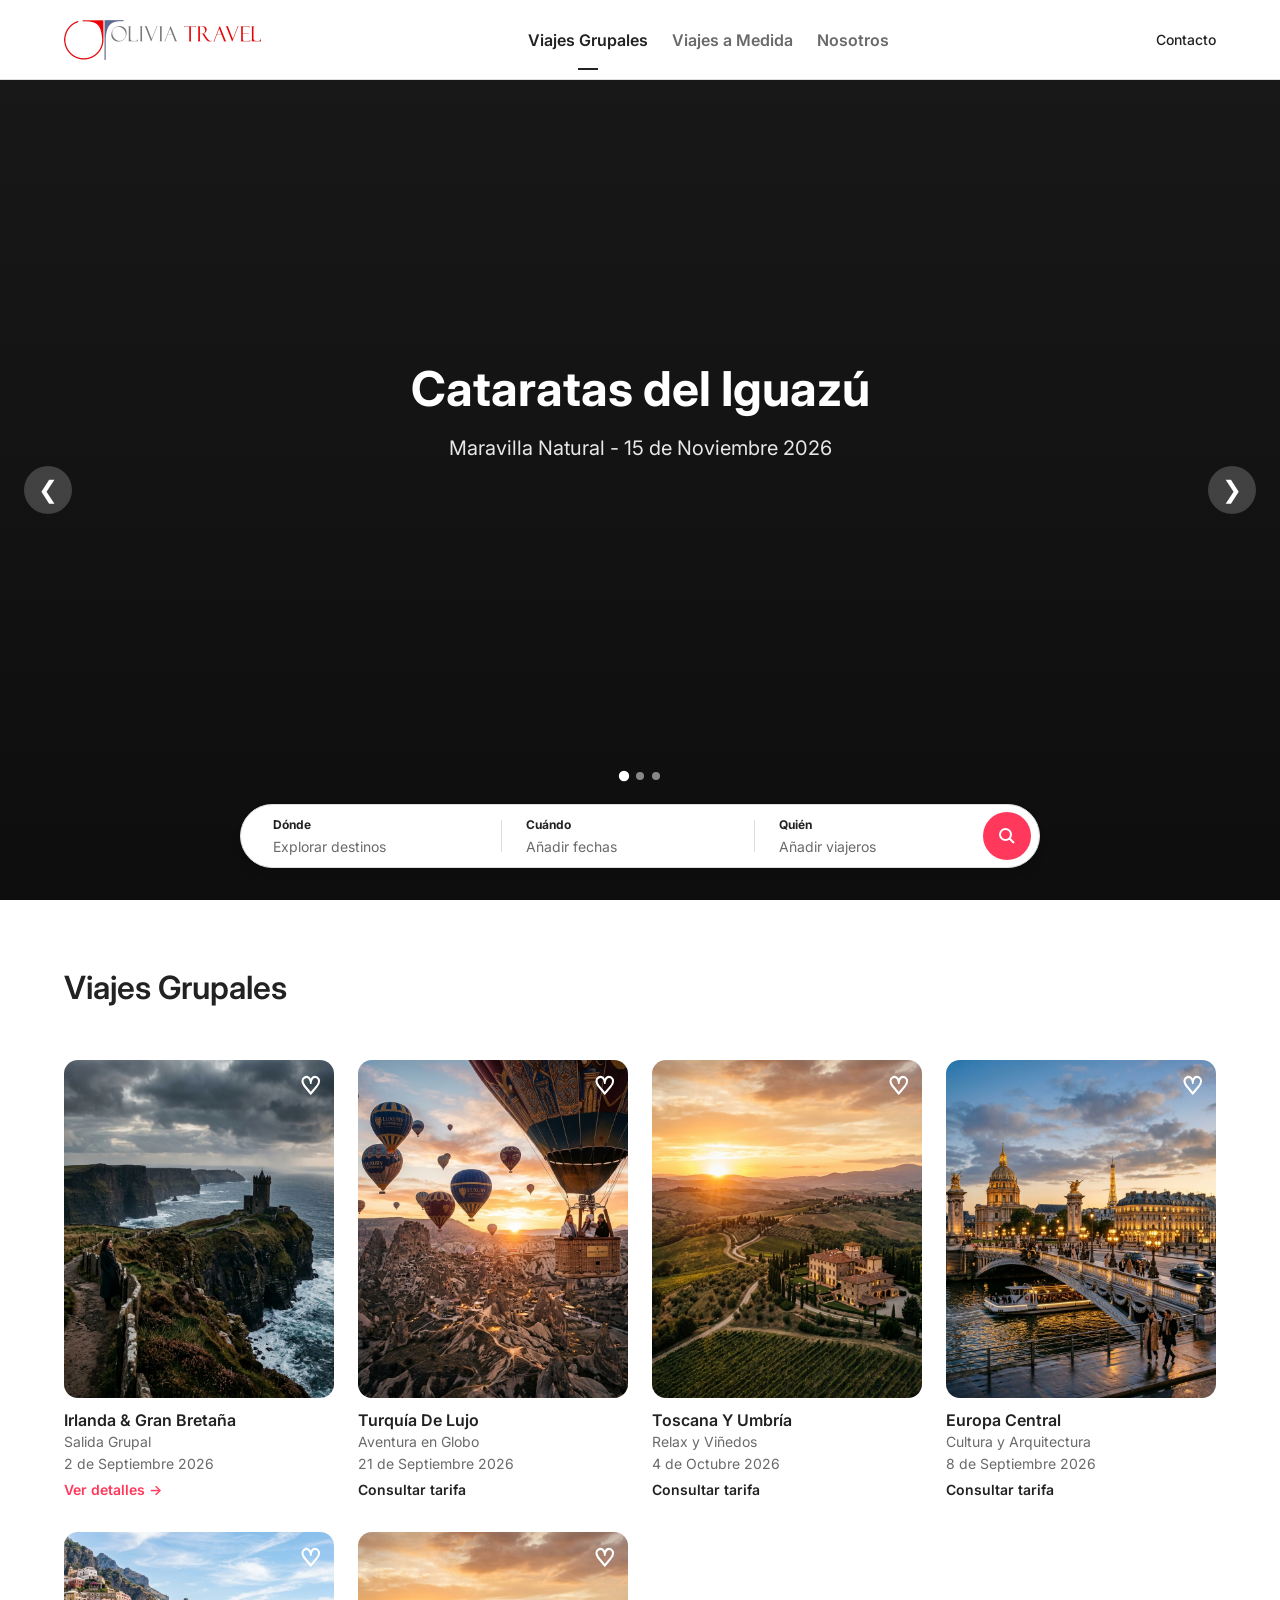
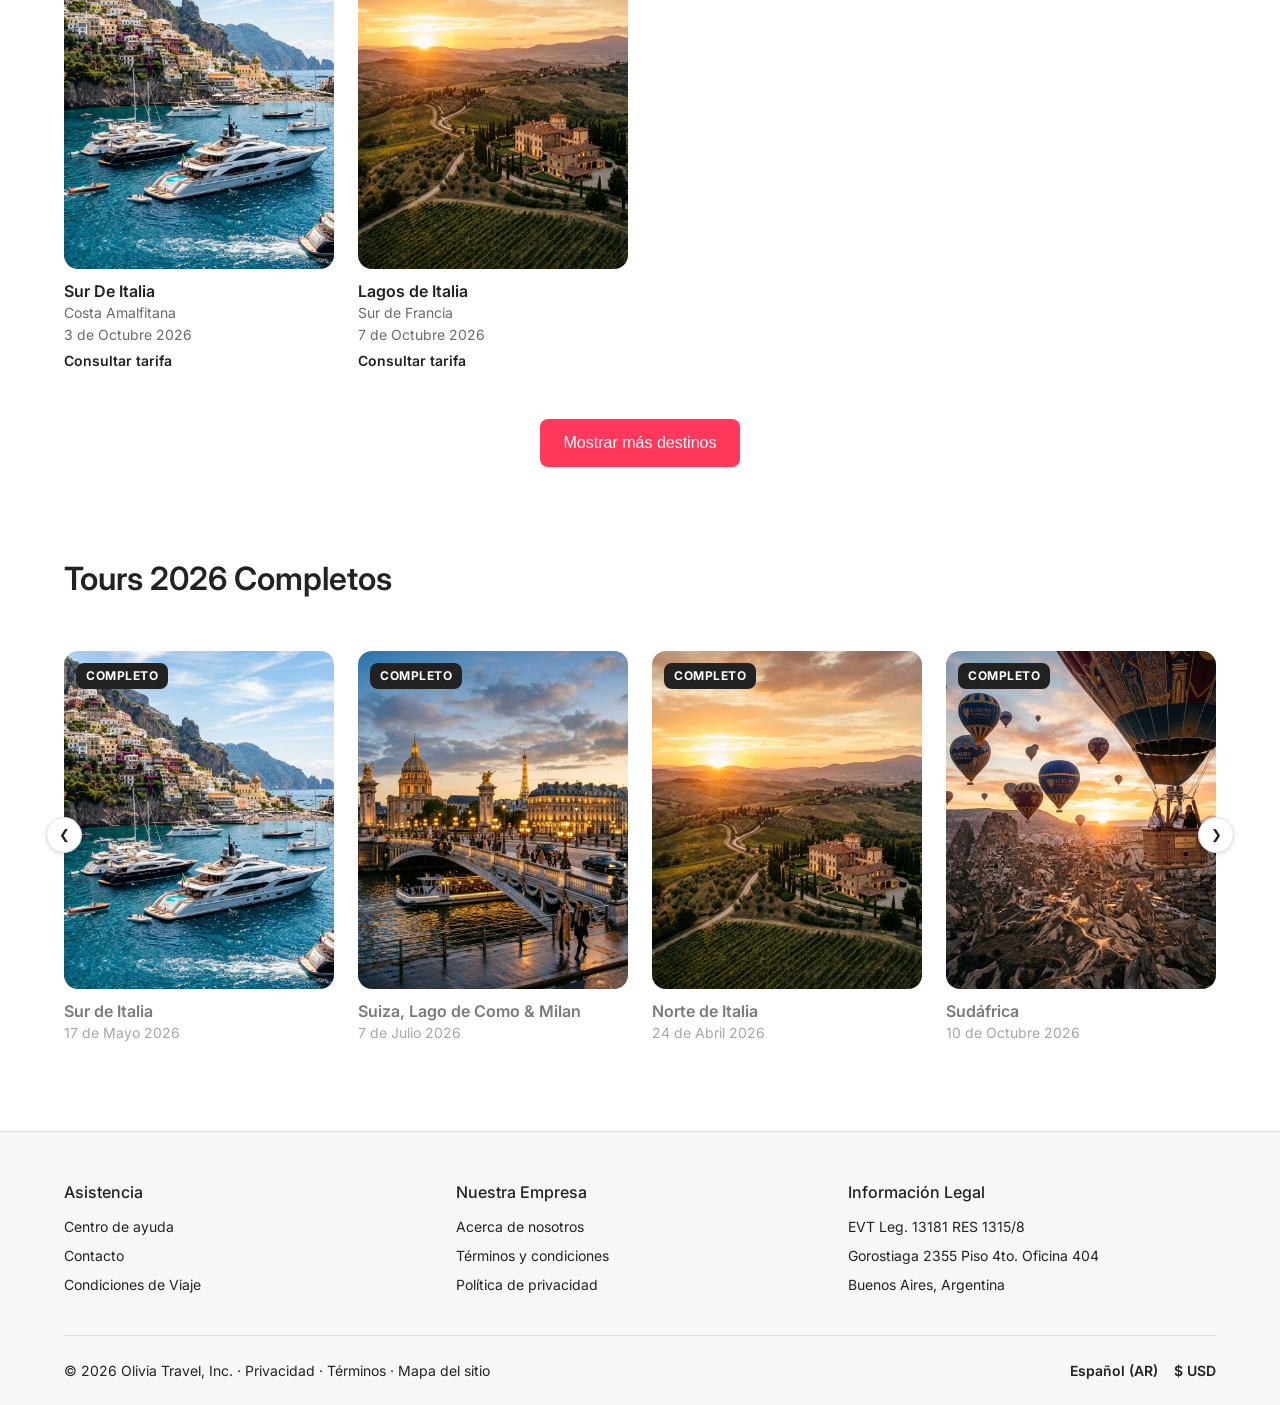
==== index.html @ 6befa647 "Inicio" ====
<!DOCTYPE html>
<html lang="es">
<head>
    <meta charset="UTF-8">
    <meta name="viewport" content="width=device-width, initial-scale=1.0">
    <title>Olivia Travel | Viajes Inolvidables</title>
    <meta name="description" content="Descubre el mundo con Olivia Travel.">
    <link rel="icon" type="image/png" href="img/logo/favicon.png">
    <link rel="stylesheet" href="css/style.css">
</head>
<body>

    <!-- Top Navigation -->
    <nav class="navbar">
        <div class="navbar-content">
            <a href="index.html" class="brand">
                <img src="img/logo/olivia-travel-logo.png" alt="Olivia Travel">
            </a>
            <button class="mobile-menu-btn">&#9776;</button>
            <ul class="nav-links">
                <li><a href="index.html" class="active">Viajes Grupales</a></li>
                <li><a href="viajes-a-medida.html">Viajes a Medida</a></li>
                <li><a href="#">Nosotros</a></li>
            </ul>
            <div style="font-weight: 500; font-size: 14px; cursor:pointer;">Contacto</div>
        </div>
    </nav>

    <!-- Hero / Slider Section -->
    <section class="hero-slider">
        <!-- Slide 1 -->
        <div class="slide active">
            <video class="slide-video" autoplay muted loop playsinline>
                <source src="videos/iguazu.mp4" type="video/mp4">
            </video>
            <div class="slide-overlay"></div>
            <div class="slide-content">
                <h2 class="slide-title">Cataratas del Iguazú</h2>
                <p class="slide-subtitle">Maravilla Natural - 15 de Noviembre 2026</p>
            </div>
        </div>
        
        <!-- Slide 2 -->
        <div class="slide">
            <video class="slide-video" autoplay muted loop playsinline>
                <source src="videos/machu-pichu.mp4" type="video/mp4">
            </video>
            <div class="slide-overlay"></div>
            <div class="slide-content">
                <h2 class="slide-title">Machu Picchu Mágico</h2>
                <p class="slide-subtitle">Aventura Andina - 10 de Octubre 2026</p>
            </div>
        </div>

        <!-- Slide 3 -->
        <div class="slide">
            <video class="slide-video" autoplay muted loop playsinline>
                <source src="videos/venecia.mp4" type="video/mp4">
            </video>
            <div class="slide-overlay"></div>
            <div class="slide-content">
                <h2 class="slide-title">Encanto Veneciano</h2>
                <p class="slide-subtitle">Viaje Romántico - 5 de Diciembre 2026</p>
            </div>
        </div>

        <!-- Slider Controls -->
        <button class="slider-btn prev">&#10094;</button>
        <button class="slider-btn next">&#10095;</button>
        <div class="slider-dots">
            <span class="dot active" data-index="0"></span>
            <span class="dot" data-index="1"></span>
            <span class="dot" data-index="2"></span>
        </div>

        <!-- Search Bar Overlay -->
        <div class="hero-search-wrapper">
            <div class="search-bar-pill">
                <div class="search-segment">
                    <span class="search-segment-label">Dónde</span>
                    <span class="search-segment-value">Explorar destinos</span>
                </div>
                <div class="search-divider"></div>
                <div class="search-segment">
                    <span class="search-segment-label">Cuándo</span>
                    <span class="search-segment-value">Añadir fechas</span>
                </div>
                <div class="search-divider"></div>
                <div class="search-segment">
                    <span class="search-segment-label">Quién</span>
                    <span class="search-segment-value">Añadir viajeros</span>
                </div>
                <div class="search-orb">
                    <svg viewBox="0 0 32 32" xmlns="http://www.w3.org/2000/svg" style="display:block;fill:none;height:16px;width:16px;stroke:currentColor;stroke-width:4;overflow:visible"><g fill="none"><path d="m13 24c6.0751322 0 11-4.9248678 11-11 0-6.07513225-4.9248678-11-11-11-6.07513225 0-11 4.92486775-11 11 0 6.0751322 4.92486775 11 11 11zm8-3 9 9"></path></g></svg>
                </div>
            </div>
        </div>
    </section>

    <!-- Main Content -->
    <main class="main-container">
        <h2 class="section-title">Viajes Grupales</h2>

        <div class="tours-grid">
            <!-- Property Card 1 -->
            <a href="viaje-irlanda.html" class="property-card" style="color: inherit; text-decoration: none;">
                <div class="property-photo-container">
                    <img src="img/tour_ireland_1783543516811.png" alt="Irlanda" style="width: 100%; height: 100%; object-fit: cover;">
                    <button class="heart-btn">&#9825;</button>
                </div>
                <div class="property-meta">
                    <div class="title-md">Irlanda & Gran Bretaña</div>
                    <div class="body-sm-muted">Salida Grupal</div>
                    <div class="body-sm-muted">2 de Septiembre 2026</div>
                    <div class="body-sm" style="margin-top: 4px;"><span style="font-weight:600; color: var(--colors-primary);">Ver detalles &rarr;</span></div>
                </div>
            </a>

            <!-- Property Card 2 -->
            <div class="property-card">
                <div class="property-photo-container">
                    <img src="img/tour_turkey_1783543526261.png" alt="Turquía">
                    <button class="heart-btn">&#9825;</button>
                </div>
                <div class="property-meta">
                    <div class="title-md">Turquía De Lujo</div>
                    <div class="body-sm-muted">Aventura en Globo</div>
                    <div class="body-sm-muted">21 de Septiembre 2026</div>
                    <div class="body-sm" style="margin-top: 4px;"><span style="font-weight:600;">Consultar tarifa</span></div>
                </div>
            </div>

            <!-- Property Card 3 -->
            <div class="property-card">
                <div class="property-photo-container">
                    <img src="img/tour_tuscany_1783543557539.png" alt="Toscana">
                    <button class="heart-btn">&#9825;</button>
                </div>
                <div class="property-meta">
                    <div class="title-md">Toscana Y Umbría</div>
                    <div class="body-sm-muted">Relax y Viñedos</div>
                    <div class="body-sm-muted">4 de Octubre 2026</div>
                    <div class="body-sm" style="margin-top: 4px;"><span style="font-weight:600;">Consultar tarifa</span></div>
                </div>
            </div>

            <!-- Property Card 4 -->
            <div class="property-card">
                <div class="property-photo-container">
                    <img src="img/tour_europe_1783543578673.png" alt="Europa">
                    <button class="heart-btn">&#9825;</button>
                </div>
                <div class="property-meta">
                    <div class="title-md">Europa Central</div>
                    <div class="body-sm-muted">Cultura y Arquitectura</div>
                    <div class="body-sm-muted">8 de Septiembre 2026</div>
                    <div class="body-sm" style="margin-top: 4px;"><span style="font-weight:600;">Consultar tarifa</span></div>
                </div>
            </div>
            
            <!-- Property Card 5 -->
            <div class="property-card">
                <div class="property-photo-container">
                    <img src="img/tour_italy_1783543586965.png" alt="Sur de Italia">
                    <button class="heart-btn">&#9825;</button>
                </div>
                <div class="property-meta">
                    <div class="title-md">Sur De Italia</div>
                    <div class="body-sm-muted">Costa Amalfitana</div>
                    <div class="body-sm-muted">3 de Octubre 2026</div>
                    <div class="body-sm" style="margin-top: 4px;"><span style="font-weight:600;">Consultar tarifa</span></div>
                </div>
            </div>
            
            <!-- Property Card 6 -->
            <div class="property-card">
                <div class="property-photo-container">
                    <img src="img/tour_tuscany_1783543557539.png" alt="Lagos de Italia">
                    <button class="heart-btn">&#9825;</button>
                </div>
                <div class="property-meta">
                    <div class="title-md">Lagos de Italia</div>
                    <div class="body-sm-muted">Sur de Francia</div>
                    <div class="body-sm-muted">7 de Octubre 2026</div>
                    <div class="body-sm" style="margin-top: 4px;"><span style="font-weight:600;">Consultar tarifa</span></div>
                </div>
            </div>

        </div>

        <div style="text-align: center; margin-top: 48px;">
            <button class="button-primary">Mostrar más destinos</button>
        </div>
    </main>
    <!-- Sold Out Tours Section -->
    <section class="main-container" style="padding-top: 0;">
        <h2 class="section-title" style="margin-top: var(--spacing-lg);">Tours 2026 Completos</h2>
        
        <div class="scroller-wrapper">
            <button class="scroller-btn prev">&#10094;</button>
            <div class="horizontal-scroller" id="soldOutScroller">
                <!-- Sold out Card 1 -->
                <div class="property-card">
                    <div class="property-photo-container">
                        <img src="img/tour_italy_1783543586965.png" alt="Sur de Italia">
                        <div class="sold-out-badge">Completo</div>
                    </div>
                    <div class="property-meta opacity-muted">
                        <div class="title-md">Sur de Italia</div>
                        <div class="body-sm-muted">17 de Mayo 2026</div>
                    </div>
                </div>

                <!-- Sold out Card 2 -->
                <div class="property-card">
                    <div class="property-photo-container">
                        <img src="img/tour_europe_1783543578673.png" alt="Suiza, Lago de Como & Milan">
                        <div class="sold-out-badge">Completo</div>
                    </div>
                    <div class="property-meta opacity-muted">
                        <div class="title-md">Suiza, Lago de Como & Milan</div>
                        <div class="body-sm-muted">7 de Julio 2026</div>
                    </div>
                </div>

                <!-- Sold out Card 3 -->
                <div class="property-card">
                    <div class="property-photo-container">
                        <img src="img/tour_tuscany_1783543557539.png" alt="Norte de Italia">
                        <div class="sold-out-badge">Completo</div>
                    </div>
                    <div class="property-meta opacity-muted">
                        <div class="title-md">Norte de Italia</div>
                        <div class="body-sm-muted">24 de Abril 2026</div>
                    </div>
                </div>

                <!-- Sold out Card 4 -->
                <div class="property-card">
                    <div class="property-photo-container">
                        <img src="img/tour_turkey_1783543526261.png" alt="Sudáfrica">
                        <div class="sold-out-badge">Completo</div>
                    </div>
                    <div class="property-meta opacity-muted">
                        <div class="title-md">Sudáfrica</div>
                        <div class="body-sm-muted">10 de Octubre 2026</div>
                    </div>
                </div>

                <!-- Sold out Card 5 -->
                <div class="property-card">
                    <div class="property-photo-container">
                        <img src="img/tour_ireland_1783543516811.png" alt="Puglia">
                        <div class="sold-out-badge">Completo</div>
                    </div>
                    <div class="property-meta opacity-muted">
                        <div class="title-md">Puglia</div>
                        <div class="body-sm-muted">8 de Junio 2026</div>
                    </div>
                </div>
            </div>
            <button class="scroller-btn next">&#10095;</button>
        </div>
    </section>

    <!-- Footer -->
    <footer class="footer-light">
        <div class="footer-content">
            <div class="footer-col">
                <div class="title-sm">Asistencia</div>
                <a href="#" class="footer-link">Centro de ayuda</a>
                <a href="#" class="footer-link">Contacto</a>
                <a href="#" class="footer-link">Condiciones de Viaje</a>
            </div>
            <div class="footer-col">
                <div class="title-sm">Nuestra Empresa</div>
                <a href="#" class="footer-link">Acerca de nosotros</a>
                <a href="#" class="footer-link">Términos y condiciones</a>
                <a href="#" class="footer-link">Política de privacidad</a>
            </div>
            <div class="footer-col">
                <div class="title-sm">Información Legal</div>
                <a href="#" class="footer-link">EVT Leg. 13181 RES 1315/8</a>
                <a href="#" class="footer-link">Gorostiaga 2355 Piso 4to. Oficina 404</a>
                <a href="#" class="footer-link">Buenos Aires, Argentina</a>
            </div>
        </div>
        <div class="legal-band">
            <div>
                © 2026 Olivia Travel, Inc. · Privacidad · Términos · Mapa del sitio
            </div>
            <div style="display:flex; gap: 16px;">
                <span style="font-weight:600; cursor:pointer;">Español (AR)</span>
                <span style="font-weight:600; cursor:pointer;">$ USD</span>
            </div>
        </div>
    </footer>

    <script src="js/main.js"></script>
    <script>
        // Simple script for heart button toggle
        document.querySelectorAll('.heart-btn').forEach(btn => {
            btn.addEventListener('click', (e) => {
                e.stopPropagation();
                btn.classList.toggle('saved');
                btn.innerHTML = btn.classList.contains('saved') ? '&#9829;' : '&#9825;';
            });
        });
    </script>
</body>
</html>
---- css/style.css ----
@import url('https://fonts.googleapis.com/css2?family=Inter:wght@400;500;600;700&display=swap');

:root {
  /* Colors - Brand & Surface */
  --colors-primary: #ff385c;
  --colors-primary-active: #e00b41;
  --colors-canvas: #ffffff;
  --colors-surface-soft: #f7f7f7;
  
  /* Colors - Hairlines */
  --colors-hairline: #dddddd;
  --colors-hairline-soft: #ebebeb;
  
  /* Colors - Text */
  --colors-ink: #222222;
  --colors-body: #3f3f3f;
  --colors-muted: #6a6a6a;
  --colors-on-primary: #ffffff;

  /* Typography */
  --font-family: 'Inter', -apple-system, system-ui, Roboto, "Helvetica Neue", sans-serif;
  
  /* Spacing */
  --spacing-xs: 4px;
  --spacing-sm: 8px;
  --spacing-md: 12px;
  --spacing-base: 16px;
  --spacing-lg: 24px;
  --spacing-xl: 32px;
  --spacing-section: 64px;

  /* Shapes */
  --rounded-sm: 8px;
  --rounded-md: 14px;
  --rounded-full: 9999px;

  /* Elevation */
  --shadow-hover: rgba(0, 0, 0, 0.02) 0 0 0 1px, rgba(0, 0, 0, 0.04) 0 2px 6px 0, rgba(0, 0, 0, 0.1) 0 4px 8px 0;
  
  --transition: all 0.2s ease-out;
}

* {
  margin: 0;
  padding: 0;
  box-sizing: border-box;
}

body {
  font-family: var(--font-family);
  background-color: var(--colors-canvas);
  color: var(--colors-ink);
  line-height: 1.5;
  -webkit-font-smoothing: antialiased;
}

a {
  text-decoration: none;
  color: inherit;
}

ul {
  list-style: none;
}

/* Typography Hierarchy */
h1, h2, h3 { color: var(--colors-ink); }
.display-xl { font-size: 28px; font-weight: 700; line-height: 1.43; letter-spacing: 0; }
.title-md { font-size: 16px; font-weight: 600; line-height: 1.25; }
.body-md { font-size: 16px; font-weight: 400; line-height: 1.5; color: var(--colors-body); }
.body-sm { font-size: 14px; font-weight: 400; line-height: 1.43; }
.body-sm-muted { font-size: 14px; font-weight: 400; line-height: 1.43; color: var(--colors-muted); }

/* Navigation */
.navbar {
  position: fixed;
  top: 0;
  width: 100%;
  height: 80px;
  background: var(--colors-canvas);
  border-bottom: 1px solid var(--colors-hairline);
  z-index: 1000;
}

.navbar-content {
  width: 90%;
  max-width: 1280px;
  margin: 0 auto;
  height: 100%;
  display: flex;
  justify-content: space-between;
  align-items: center;
}

.brand {
  font-size: 20px;
  font-weight: 700;
  color: var(--colors-primary);
  display: flex;
  align-items: center;
}

.brand img {
  height: 40px;
  width: auto;
  object-fit: contain;
}

.nav-links {
  display: flex;
  gap: var(--spacing-lg);
}

.nav-links li a {
  font-size: 16px;
  font-weight: 600;
  color: var(--colors-muted);
  position: relative;
  padding-bottom: 10px;
  transition: var(--transition);
}

.nav-links li a:hover {
  color: var(--colors-ink);
}

.nav-links li a.active {
  color: var(--colors-ink);
}

.nav-links li a.active::after {
  content: '';
  position: absolute;
  bottom: -10px;
  left: 50%;
  transform: translateX(-50%);
  width: 20px;
  height: 2px;
  background-color: var(--colors-ink);
}

.mobile-menu-btn {
  display: none;
}

/* Hero / Slider Section */
.hero-slider {
  margin-top: 80px;
  position: relative;
  width: 100%;
  height: calc(100vh - 80px); /* Full viewport minus navbar */
  min-height: 500px;
  overflow: hidden;
  background-color: var(--colors-ink);
}

.slide {
  position: absolute;
  top: 0;
  left: 0;
  width: 100%;
  height: 100%;
  opacity: 0;
  transition: opacity 0.8s ease-in-out;
  z-index: 1;
}

.slide.active {
  opacity: 1;
  z-index: 2;
}

.slide-video {
  width: 100%;
  height: 100%;
  object-fit: cover;
}

.slide-overlay {
  position: absolute;
  top: 0;
  left: 0;
  width: 100%;
  height: 100%;
  background: linear-gradient(to bottom, rgba(0,0,0,0.3) 0%, rgba(0,0,0,0.6) 100%);
}

.slide-content {
  position: absolute;
  top: 40%;
  left: 50%;
  transform: translate(-50%, -50%);
  text-align: center;
  color: var(--colors-canvas);
  width: 90%;
  max-width: 800px;
}

.slide-title {
  font-size: 48px;
  font-weight: 700;
  margin-bottom: var(--spacing-sm);
  color: var(--colors-canvas);
}

.slide-subtitle {
  font-size: 20px;
  font-weight: 400;
  color: rgba(255, 255, 255, 0.9);
}

/* Slider Controls */
.slider-btn {
  position: absolute;
  top: 50%;
  transform: translateY(-50%);
  background: rgba(255,255,255,0.2);
  color: var(--colors-canvas);
  border: none;
  width: 48px;
  height: 48px;
  border-radius: var(--rounded-full);
  font-size: 24px;
  cursor: pointer;
  z-index: 10;
  display: flex;
  align-items: center;
  justify-content: center;
  transition: var(--transition);
  backdrop-filter: blur(4px);
}

.slider-btn:hover {
  background: rgba(255,255,255,0.4);
}

.slider-btn.prev {
  left: var(--spacing-lg);
}

.slider-btn.next {
  right: var(--spacing-lg);
}

.slider-dots {
  position: absolute;
  bottom: 120px; /* Space for the search bar */
  left: 50%;
  transform: translateX(-50%);
  display: flex;
  gap: var(--spacing-sm);
  z-index: 10;
}

.dot {
  width: 8px;
  height: 8px;
  background: rgba(255,255,255,0.5);
  border-radius: var(--rounded-full);
  cursor: pointer;
  transition: var(--transition);
}

.dot.active {
  background: var(--colors-canvas);
  transform: scale(1.3);
}

/* Global Search Bar Overlay */
.hero-search-wrapper {
  position: absolute;
  bottom: var(--spacing-xl);
  left: 50%;
  transform: translateX(-50%);
  z-index: 10;
  width: 90%;
}

.search-bar-pill {
  display: flex;
  align-items: center;
  justify-content: space-between;
  background: var(--colors-canvas);
  border: 1px solid var(--colors-hairline);
  border-radius: var(--rounded-full);
  height: 64px;
  max-width: 800px;
  margin: 0 auto;
  box-shadow: 0 1px 2px rgba(0,0,0,0.08), 0 4px 12px rgba(0,0,0,0.05);
  transition: var(--transition);
  padding-left: 32px;
  padding-right: 8px;
}

.search-bar-pill:hover {
  box-shadow: var(--shadow-hover);
}

.search-segment {
  display: flex;
  flex-direction: column;
  text-align: left;
  flex: 1;
}

.search-segment-label {
  font-size: 12px;
  font-weight: 700;
  color: var(--colors-ink);
  margin-bottom: 2px;
}

.search-segment-value {
  font-size: 14px;
  color: var(--colors-muted);
}

.search-divider {
  width: 1px;
  height: 32px;
  background-color: var(--colors-hairline);
  margin: 0 24px;
}

.search-orb {
  width: 48px;
  height: 48px;
  background-color: var(--colors-primary);
  border-radius: var(--rounded-full);
  display: flex;
  align-items: center;
  justify-content: center;
  color: white;
  cursor: pointer;
  transition: var(--transition);
}

.search-orb:hover {
  background-color: var(--colors-primary-active);
}

/* Main Content Grid */
.main-container {
  width: 90%;
  max-width: 1280px;
  margin: 0 auto;
  padding: 0 0 var(--spacing-section) 0;
}

.section-title {
  font-size: 32px;
  font-weight: 600;
  margin-top: var(--spacing-section);
  margin-bottom: 48px;
  color: var(--colors-ink);
}

.tours-grid {
  display: grid;
  grid-template-columns: repeat(auto-fit, minmax(250px, 1fr));
  gap: var(--spacing-xl) var(--spacing-lg);
}

/* Property Card */
.property-card {
  display: flex;
  flex-direction: column;
  cursor: pointer;
}

.property-photo-container {
  position: relative;
  width: 100%;
  aspect-ratio: 4 / 5;
  border-radius: var(--rounded-md);
  overflow: hidden;
  margin-bottom: var(--spacing-md);
}

.property-photo-container img {
  width: 100%;
  height: 100%;
  object-fit: cover;
  transition: transform 0.3s ease;
}

.property-card:hover .property-photo-container {
  box-shadow: var(--shadow-hover);
}

.heart-btn {
  position: absolute;
  top: 12px;
  right: 12px;
  background: transparent;
  border: none;
  color: white;
  font-size: 24px;
  cursor: pointer;
  z-index: 10;
  -webkit-text-stroke: 1.5px rgba(255,255,255,1);
}

.heart-btn.saved {
  color: var(--colors-primary);
  -webkit-text-stroke: 1.5px white;
}

.property-meta {
  display: flex;
  flex-direction: column;
  gap: 2px;
}

/* Buttons */
.button-primary {
  background-color: var(--colors-primary);
  color: var(--colors-on-primary);
  border-radius: var(--rounded-sm);
  padding: 14px 24px;
  height: 48px;
  font-size: 16px;
  font-weight: 500;
  border: none;
  cursor: pointer;
  transition: var(--transition);
  display: inline-block;
  text-align: center;
}

.button-primary:hover {
  background-color: var(--colors-primary-active);
}

/* Footer */
.footer-light {
  background-color: var(--colors-surface-soft);
  border-top: 1px solid var(--colors-hairline);
  padding: 48px 0 24px;
}

.footer-content {
  width: 90%;
  max-width: 1280px;
  margin: 0 auto;
  display: grid;
  grid-template-columns: repeat(auto-fit, minmax(250px, 1fr));
  gap: var(--spacing-lg);
  margin-bottom: var(--spacing-xl);
}

.footer-col .title-sm {
  font-size: 16px;
  font-weight: 500;
  margin-bottom: var(--spacing-md);
}

.footer-link {
  display: block;
  font-size: 14px;
  color: var(--colors-ink);
  margin-bottom: var(--spacing-sm);
}

.footer-link:hover {
  text-decoration: underline;
}

.legal-band {
  width: 90%;
  max-width: 1280px;
  margin: 0 auto;
  border-top: 1px solid var(--colors-hairline);
  padding-top: var(--spacing-lg);
  display: flex;
  justify-content: space-between;
  align-items: center;
  color: var(--colors-ink);
  font-size: 14px;
}

/* Horizontal Scroller (For Sold Out Section) */
.scroller-wrapper {
  position: relative;
}

.scroller-btn {
  position: absolute;
  top: calc(50% - 24px); /* Center relative to the photo, not the whole card */
  transform: translateY(-50%);
  background: var(--colors-canvas);
  border: 1px solid var(--colors-hairline);
  box-shadow: 0 2px 5px rgba(0,0,0,0.1);
  border-radius: var(--rounded-full);
  width: 36px;
  height: 36px;
  display: flex;
  align-items: center;
  justify-content: center;
  cursor: pointer;
  z-index: 10;
  color: var(--colors-ink);
  transition: var(--transition);
}

.scroller-btn.prev { left: -18px; }
.scroller-btn.next { right: -18px; }
.scroller-btn:hover { transform: translateY(-50%) scale(1.1); box-shadow: var(--shadow-hover); }

.horizontal-scroller {
  display: flex;
  gap: var(--spacing-lg);
  overflow-x: auto;
  scroll-snap-type: x mandatory;
  padding-bottom: var(--spacing-lg);
  -webkit-overflow-scrolling: touch;
  scrollbar-width: none;
}

.horizontal-scroller::-webkit-scrollbar {
  display: none;
}

.horizontal-scroller .property-card {
  flex: 0 0 calc(25% - 18px); /* Exactly 4 cards on desktop */
  min-width: 220px; /* Ensures they don't get too small on tablets/mobile */
  scroll-snap-align: start;
}

.sold-out-badge {
  position: absolute;
  top: 12px;
  left: 12px;
  background: var(--colors-ink);
  color: var(--colors-canvas);
  padding: 4px 10px;
  border-radius: var(--rounded-sm);
  font-size: 12px;
  font-weight: 700;
  letter-spacing: 0.5px;
  z-index: 10;
  text-transform: uppercase;
}

.opacity-muted {
  opacity: 0.6;
}

/* Responsive */
@media (max-width: 744px) {
  .nav-links { display: none; }
  .mobile-menu-btn { display: block; background: none; border: none; font-size: 24px; cursor: pointer; color: var(--colors-ink); }
  
  .search-bar-pill {
    padding-left: 20px;
    height: 56px;
  }
  
  .search-segment:not(:first-child), .search-divider { display: none; }
  
  .tours-grid { grid-template-columns: 1fr; }
  .legal-band { flex-direction: column; gap: 16px; text-align: center; }
}

@media (min-width: 1128px) {
  .tours-grid { grid-template-columns: repeat(4, 1fr); }
}

/* =========================================
   INTERNAL PAGE STYLES (Trip Detail)
========================================= */

.internal-hero {
  margin-top: 80px;
  position: relative;
  width: 100%;
  height: 60vh;
  min-height: 400px;
  background-color: var(--colors-ink);
  overflow: hidden;
}

.internal-hero-img {
  width: 100%;
  height: 100%;
  object-fit: cover;
}

.internal-hero-overlay {
  position: absolute;
  top: 0; left: 0; right: 0; bottom: 0;
  background: linear-gradient(to bottom, rgba(0,0,0,0.2) 0%, rgba(0,0,0,0.7) 100%);
  display: flex;
  flex-direction: column;
  justify-content: flex-end;
  padding-bottom: 5%;
}

.internal-hero-content {
  width: 90%;
  max-width: 1280px;
  margin: 0 auto;
  display: flex;
  flex-direction: column;
}

.internal-hero-title {
  color: var(--colors-canvas);
  font-size: 48px;
  font-weight: 700;
  line-height: 1.1;
  margin-bottom: var(--spacing-xs);
}

.internal-hero-subtitle {
  color: rgba(255,255,255,0.9);
  font-size: 18px;
  font-weight: 500;
  text-transform: uppercase;
  letter-spacing: 1px;
}

.badge-tag {
  align-self: flex-start;
  background: var(--colors-canvas);
  color: var(--colors-ink);
  padding: 6px 12px;
  border-radius: var(--rounded-full);
  font-size: 12px;
  font-weight: 700;
  margin-bottom: var(--spacing-md);
  text-transform: uppercase;
}

/* Info Card */
.info-card {
  background: var(--colors-canvas);
  border: 1px solid var(--colors-hairline);
  border-radius: var(--rounded-md);
  padding: var(--spacing-xl);
  margin: -60px 5% var(--spacing-section);
  position: relative;
  z-index: 10;
  box-shadow: 0 4px 12px rgba(0,0,0,0.05);
  max-width: 1280px;
}

@media (min-width: 1350px) {
  .info-card { margin-left: auto; margin-right: auto; }
}

/* Icons Grid */
.icons-grid {
  display: grid;
  grid-template-columns: repeat(auto-fit, minmax(120px, 1fr));
  gap: var(--spacing-lg);
  padding-bottom: var(--spacing-lg);
  border-bottom: 1px solid var(--colors-hairline-soft);
  margin-bottom: var(--spacing-lg);
}

.icon-item {
  display: flex;
  flex-direction: column;
  align-items: center;
  text-align: center;
  gap: var(--spacing-sm);
}

.icon-item svg {
  width: 32px;
  height: 32px;
  color: var(--colors-ink);
}

.icon-label {
  font-size: 14px;
  font-weight: 500;
  color: var(--colors-body);
}

/* Summary Block */
.summary-grid {
  display: grid;
  grid-template-columns: 1fr 2fr 1.5fr;
  gap: var(--spacing-xl);
  align-items: center;
}

.summary-duration {
  font-size: 24px;
  font-weight: 700;
  color: var(--colors-ink);
  line-height: 1.2;
}

.summary-duration span {
  display: block;
  font-size: 18px;
  font-weight: 500;
  color: var(--colors-muted);
}

.summary-itinerary {
  font-size: 14px;
  line-height: 1.6;
  color: var(--colors-body);
}

.summary-price-box {
  background: var(--colors-surface-soft);
  padding: var(--spacing-lg);
  border-radius: var(--rounded-md);
  text-align: right;
  border: 1px solid var(--colors-hairline);
}

.price-label {
  font-size: 12px;
  font-weight: 600;
  text-transform: uppercase;
  color: var(--colors-muted);
  margin-bottom: var(--spacing-xs);
}

.price-amount {
  font-size: 36px;
  font-weight: 700;
  color: var(--colors-ink);
  line-height: 1;
}

.price-taxes {
  font-size: 12px;
  color: var(--colors-muted);
  margin-top: var(--spacing-xs);
  margin-bottom: var(--spacing-md);
}

@media (max-width: 900px) {
  .summary-grid { grid-template-columns: 1fr; gap: var(--spacing-lg); }
  .summary-price-box { text-align: left; }
  .internal-hero-title { font-size: 36px; }
  .info-card { margin-top: -30px; padding: var(--spacing-lg); }
}

/* =========================================
   VIAJES A MEDIDA SECTION
========================================= */

.medida-grid {
    display: grid;
    grid-template-columns: repeat(auto-fit, minmax(280px, 1fr));
    gap: var(--spacing-xl);
}

.medida-card {
    position: relative;
    border-radius: var(--rounded-md);
    overflow: hidden;
    aspect-ratio: 3 / 4;
    cursor: pointer;
    box-shadow: 0 4px 12px rgba(0,0,0,0.05);
    transition: var(--transition);
}

.medida-card:hover {
    box-shadow: var(--shadow-hover);
    transform: translateY(-4px);
}

.medida-card img {
    width: 100%;
    height: 100%;
    object-fit: cover;
    transition: transform 0.6s ease;
}

.medida-card:hover img {
    transform: scale(1.05);
}

.medida-overlay {
    position: absolute;
    inset: 0;
    background: linear-gradient(to top, rgba(0,0,0,0.8) 0%, rgba(0,0,0,0.2) 50%, rgba(0,0,0,0) 100%);
    display: flex;
    flex-direction: column;
    justify-content: flex-end;
    padding: var(--spacing-lg);
    color: var(--colors-canvas);
}

.medida-title {
    font-size: 24px;
    font-weight: 700;
    margin-bottom: var(--spacing-sm);
}

.medida-btn {
    align-self: flex-start;
    background-color: var(--colors-canvas);
    color: var(--colors-ink);
    padding: 10px 20px;
    border-radius: var(--rounded-full);
    font-weight: 600;
    font-size: 14px;
    border: none;
    cursor: pointer;
    transition: var(--transition);
    opacity: 0;
    transform: translateY(10px);
}

.medida-card:hover .medida-btn {
    opacity: 1;
    transform: translateY(0);
}

.medida-btn:hover {
    background-color: var(--colors-primary);
    color: var(--colors-canvas);
}

/* Modal Form */
.modal-overlay {
    position: fixed;
    top: 0;
    left: 0;
    width: 100%;
    height: 100%;
    background: rgba(0, 0, 0, 0.6);
    backdrop-filter: blur(4px);
    z-index: 2000;
    display: flex;
    align-items: center;
    justify-content: center;
    opacity: 0;
    visibility: hidden;
    transition: var(--transition);
}

.modal-overlay.active {
    opacity: 1;
    visibility: visible;
}

.modal-content {
    background: var(--colors-canvas);
    border-radius: var(--rounded-md);
    width: 90%;
    max-width: 500px;
    padding: var(--spacing-xl);
    position: relative;
    transform: scale(0.95);
    transition: var(--transition);
    box-shadow: 0 10px 30px rgba(0,0,0,0.2);
}

.modal-overlay.active .modal-content {
    transform: scale(1);
}

.modal-close {
    position: absolute;
    top: var(--spacing-base);
    right: var(--spacing-base);
    background: none;
    border: none;
    font-size: 24px;
    color: var(--colors-muted);
    cursor: pointer;
    transition: var(--transition);
}

.modal-close:hover {
    color: var(--colors-ink);
}

.modal-header {
    margin-bottom: var(--spacing-lg);
}

.modal-title {
    font-size: 24px;
    font-weight: 700;
    color: var(--colors-ink);
    margin-bottom: var(--spacing-xs);
}

.modal-subtitle {
    font-size: 14px;
    color: var(--colors-muted);
}

.form-group {
    margin-bottom: var(--spacing-md);
}

.form-label {
    display: block;
    font-size: 14px;
    font-weight: 600;
    margin-bottom: var(--spacing-xs);
    color: var(--colors-ink);
}

.form-control {
    width: 100%;
    padding: 12px var(--spacing-base);
    border: 1px solid var(--colors-hairline);
    border-radius: var(--rounded-sm);
    font-size: 14px;
    font-family: inherit;
    transition: var(--transition);
}

.form-control:focus {
    outline: none;
    border-color: var(--colors-primary);
    box-shadow: 0 0 0 3px rgba(255, 56, 92, 0.1);
}

textarea.form-control {
    resize: vertical;
    min-height: 100px;
}
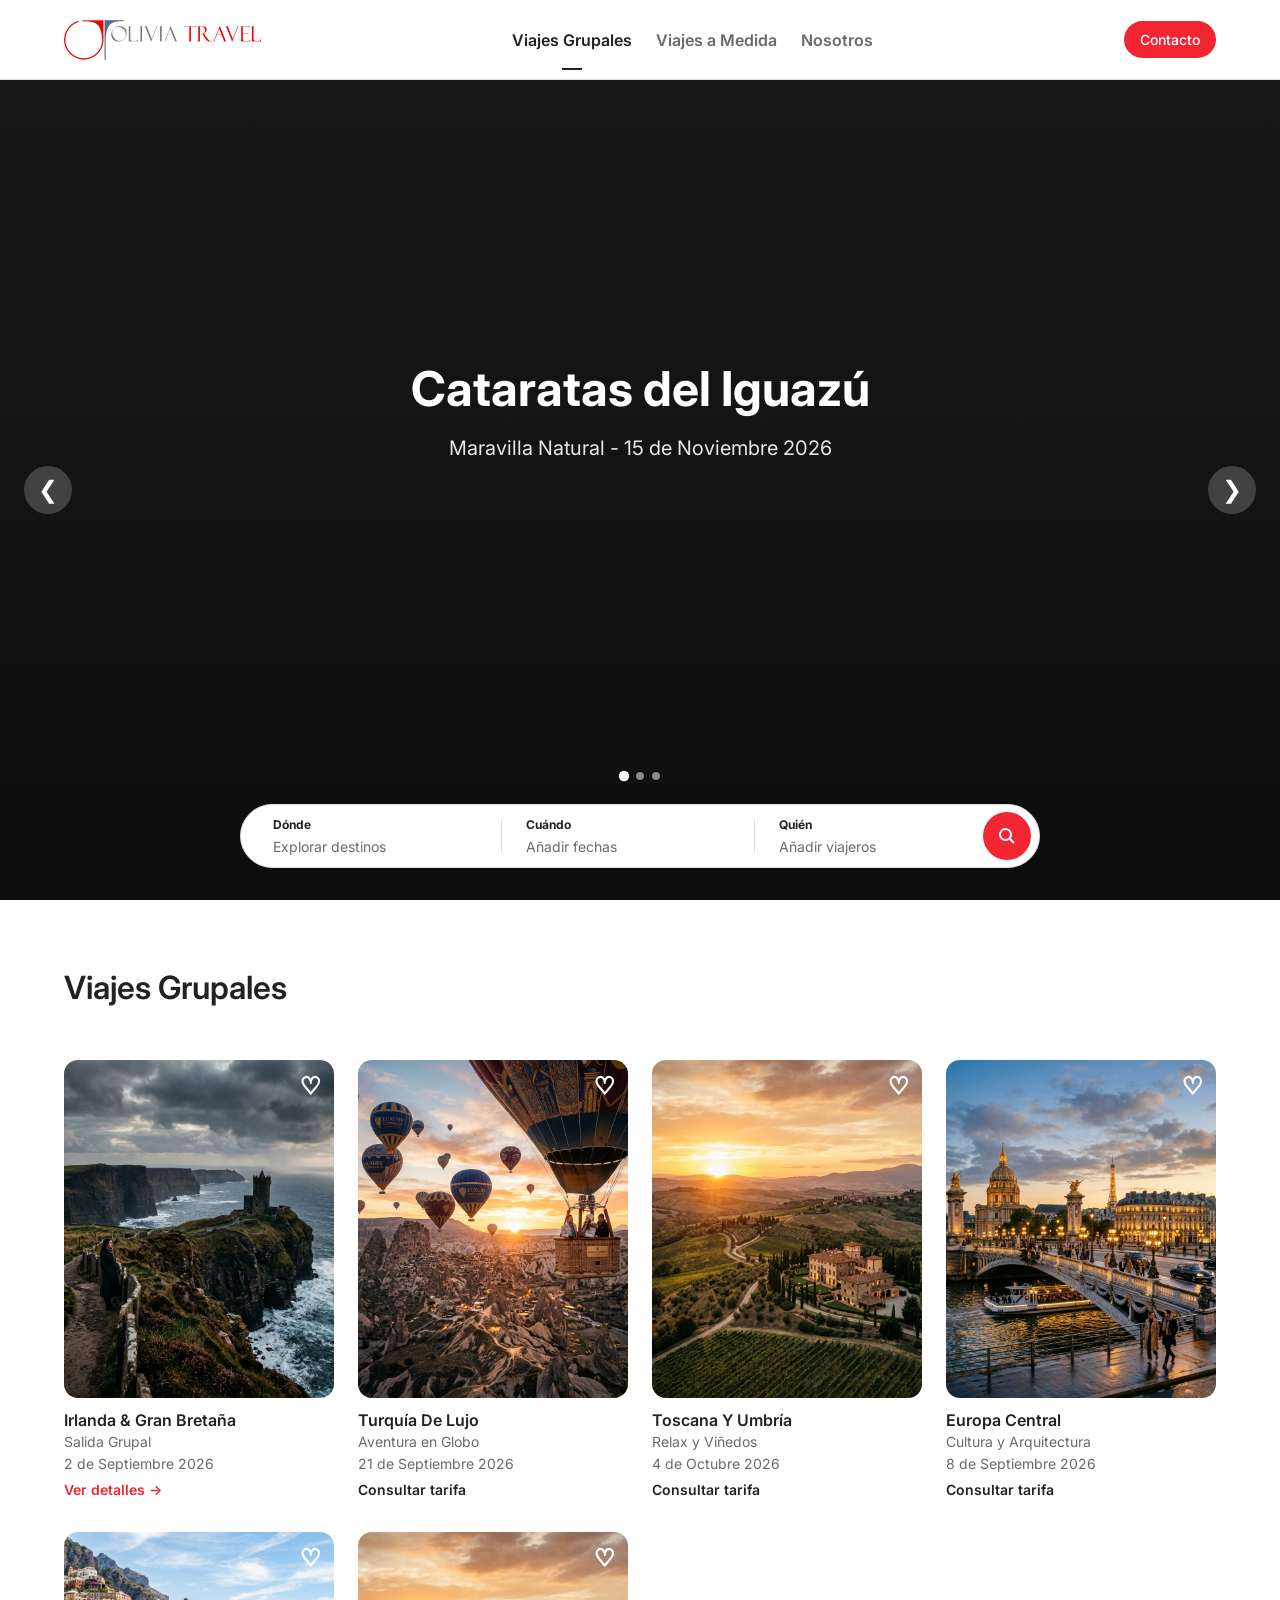
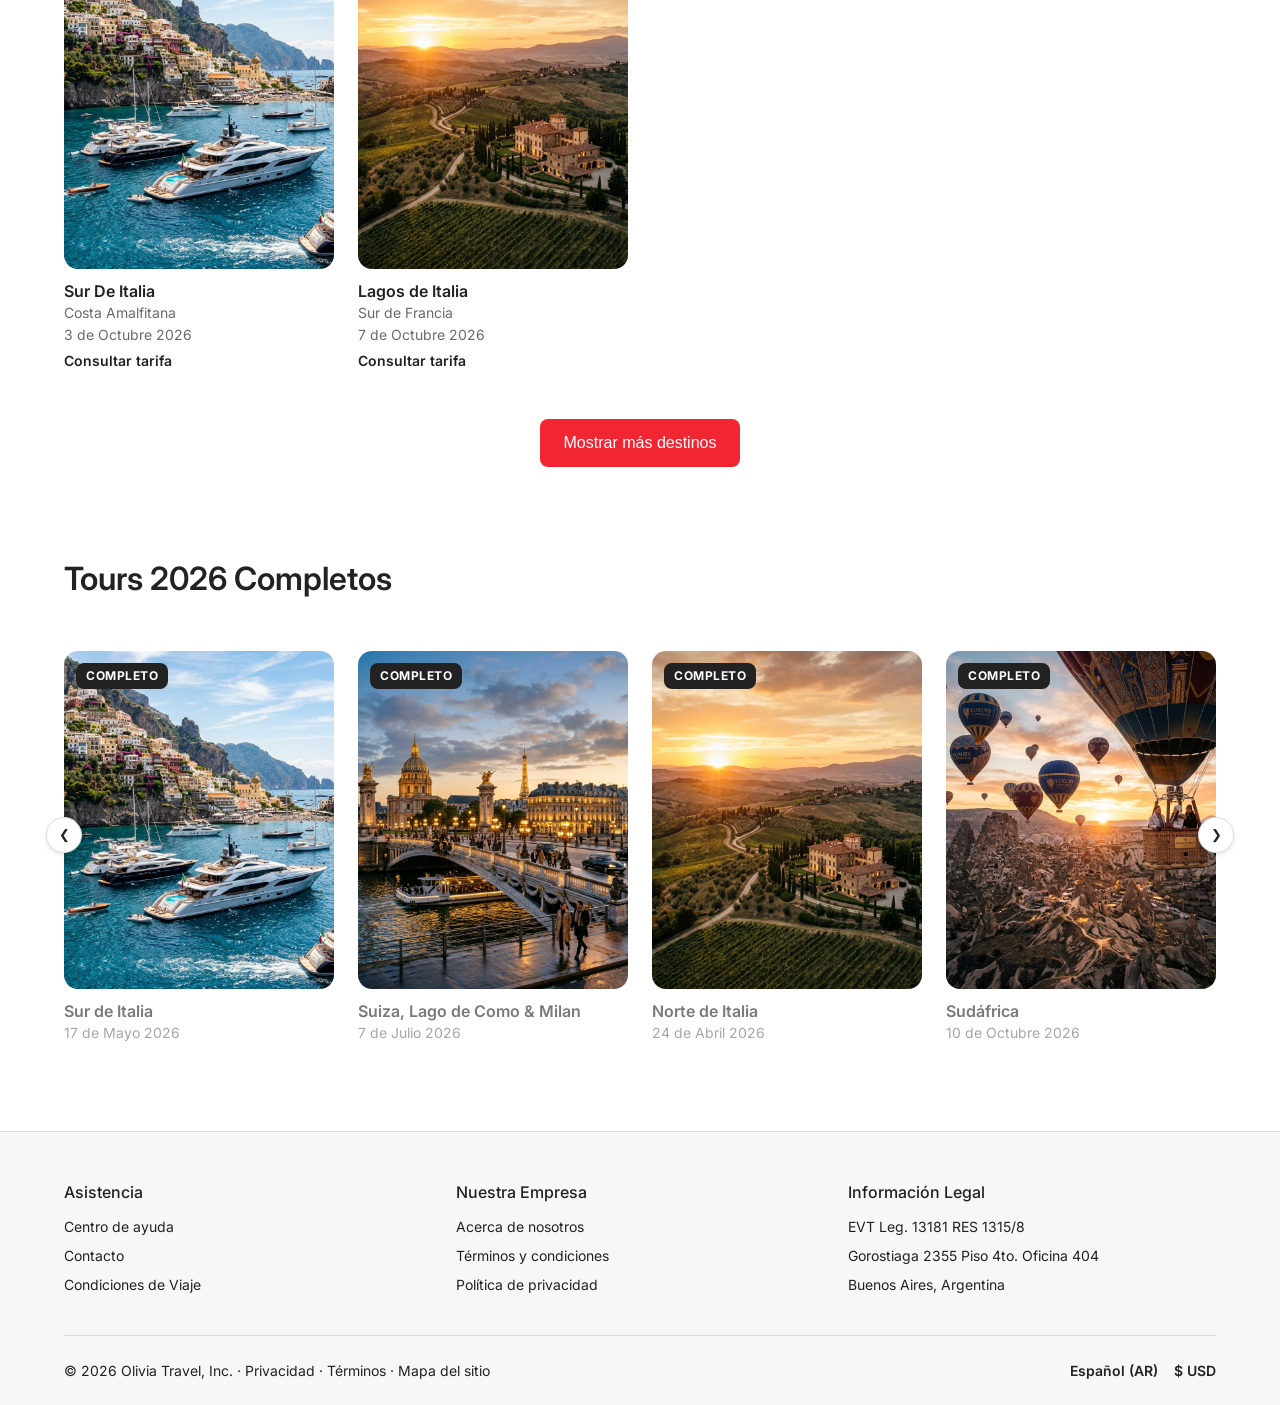
==== commit 0f57b23f: "Actualizacion de funciones" ====
--- a/index.html
+++ b/index.html
@@ -22,7 +22,7 @@
                 <li><a href="viajes-a-medida.html">Viajes a Medida</a></li>
                 <li><a href="#">Nosotros</a></li>
             </ul>
-            <div style="font-weight: 500; font-size: 14px; cursor:pointer;">Contacto</div>
+            <a href="contacto.html" class="contact-nav-link">Contacto</a>
         </div>
     </nav>
 
--- a/css/style.css
+++ b/css/style.css
@@ -2,8 +2,8 @@
 
 :root {
   /* Colors - Brand & Surface */
-  --colors-primary: #ff385c;
-  --colors-primary-active: #e00b41;
+  --colors-primary: #f22533;
+  --colors-primary-active: #d81824;
   --colors-canvas: #ffffff;
   --colors-surface-soft: #f7f7f7;
   
@@ -918,10 +918,213 @@
 .form-control:focus {
     outline: none;
     border-color: var(--colors-primary);
-    box-shadow: 0 0 0 3px rgba(255, 56, 92, 0.1);
+    box-shadow: 0 0 0 3px rgba(242, 37, 51, 0.1);
 }
 
 textarea.form-control {
     resize: vertical;
     min-height: 100px;
 }
+
+/* =========================================
+   CONTACT PAGE STYLES
+========================================= */
+
+.contact-hero {
+  margin-top: 80px;
+  position: relative;
+  width: 100%;
+  height: 40vh;
+  min-height: 300px;
+  background-color: var(--colors-ink);
+  overflow: hidden;
+}
+
+.contact-hero-img {
+  width: 100%;
+  height: 100%;
+  object-fit: cover;
+}
+
+.contact-hero-overlay {
+  position: absolute;
+  top: 0; left: 0; right: 0; bottom: 0;
+  background: linear-gradient(to bottom, rgba(0,0,0,0.3) 0%, rgba(0,0,0,0.7) 100%);
+  display: flex;
+  flex-direction: column;
+  justify-content: center;
+  align-items: center;
+  text-align: center;
+  padding: 0 5%;
+}
+
+.contact-hero-title {
+  color: var(--colors-canvas);
+  font-size: 48px;
+  font-weight: 700;
+  margin-bottom: var(--spacing-sm);
+}
+
+.contact-hero-subtitle {
+  color: rgba(255,255,255,0.9);
+  font-size: 18px;
+  font-weight: 400;
+}
+
+.contact-container {
+  display: grid;
+  grid-template-columns: 1fr 1fr;
+  gap: var(--spacing-section);
+  margin-top: var(--spacing-xl);
+  margin-bottom: var(--spacing-section);
+}
+
+@media (max-width: 900px) {
+  .contact-container {
+    grid-template-columns: 1fr;
+  }
+}
+
+.contact-info-card {
+  background: var(--colors-canvas);
+  border: 1px solid var(--colors-hairline);
+  border-radius: var(--rounded-md);
+  padding: var(--spacing-xl);
+  box-shadow: 0 4px 12px rgba(0,0,0,0.05);
+  display: flex;
+  flex-direction: column;
+  gap: var(--spacing-lg);
+}
+
+.contact-info-item {
+  display: flex;
+  align-items: flex-start;
+  gap: var(--spacing-md);
+}
+
+.contact-info-icon {
+  width: 24px;
+  height: 24px;
+  color: var(--colors-primary);
+  flex-shrink: 0;
+}
+
+.contact-info-text h4 {
+  font-size: 16px;
+  font-weight: 600;
+  margin-bottom: 4px;
+  color: var(--colors-ink);
+}
+
+.contact-info-text p, .contact-info-text a {
+  font-size: 14px;
+  color: var(--colors-body);
+}
+
+.contact-info-text a:hover {
+  color: var(--colors-primary);
+  text-decoration: underline;
+}
+
+.social-links {
+  display: flex;
+  gap: var(--spacing-md);
+  margin-top: var(--spacing-md);
+}
+
+.social-links a {
+  display: flex;
+  align-items: center;
+  justify-content: center;
+  width: 48px;
+  height: 48px;
+  background-color: var(--colors-surface-soft);
+  border-radius: var(--rounded-full);
+  color: var(--colors-ink);
+  transition: var(--transition);
+}
+
+.social-links a:hover {
+  background-color: var(--colors-primary);
+  color: var(--colors-canvas);
+  transform: translateY(-2px);
+}
+
+.contact-form-card {
+  background: var(--colors-canvas);
+  border: 1px solid var(--colors-hairline);
+  border-radius: var(--rounded-md);
+  padding: var(--spacing-xl);
+  box-shadow: 0 4px 12px rgba(0,0,0,0.05);
+}
+
+.contact-form-card h3 {
+  font-size: 24px;
+  font-weight: 700;
+  margin-bottom: var(--spacing-md);
+  color: var(--colors-ink);
+}
+
+.contact-form-card p {
+  font-size: 14px;
+  color: var(--colors-body);
+  margin-bottom: var(--spacing-lg);
+}
+
+.form-group {
+  margin-bottom: var(--spacing-md);
+}
+
+.form-label {
+  display: block;
+  font-size: 14px;
+  font-weight: 500;
+  margin-bottom: var(--spacing-xs);
+  color: var(--colors-ink);
+}
+
+.form-control {
+  width: 100%;
+  padding: 12px 16px;
+  border: 1px solid var(--colors-hairline);
+  border-radius: var(--rounded-sm);
+  font-family: var(--font-family);
+  font-size: 16px;
+  color: var(--colors-ink);
+  transition: var(--transition);
+  background-color: var(--colors-surface-soft);
+}
+
+.form-control:focus {
+  outline: none;
+  border-color: var(--colors-primary);
+  box-shadow: 0 0 0 3px rgba(242, 37, 51, 0.1);
+  background-color: var(--colors-canvas);
+}
+
+textarea.form-control {
+  resize: vertical;
+  min-height: 120px;
+}
+
+.btn-submit {
+  width: 100%;
+  margin-top: var(--spacing-sm);
+}
+
+.contact-nav-link {
+  font-weight: 500; 
+  font-size: 14px; 
+  cursor:pointer;
+  padding: 8px 16px;
+  border-radius: var(--rounded-full);
+  background: var(--colors-primary);
+  color: var(--colors-canvas);
+  transition: var(--transition);
+  text-decoration: none;
+}
+
+.contact-nav-link:hover {
+  background: var(--colors-primary-active);
+  color: var(--colors-canvas);
+}
